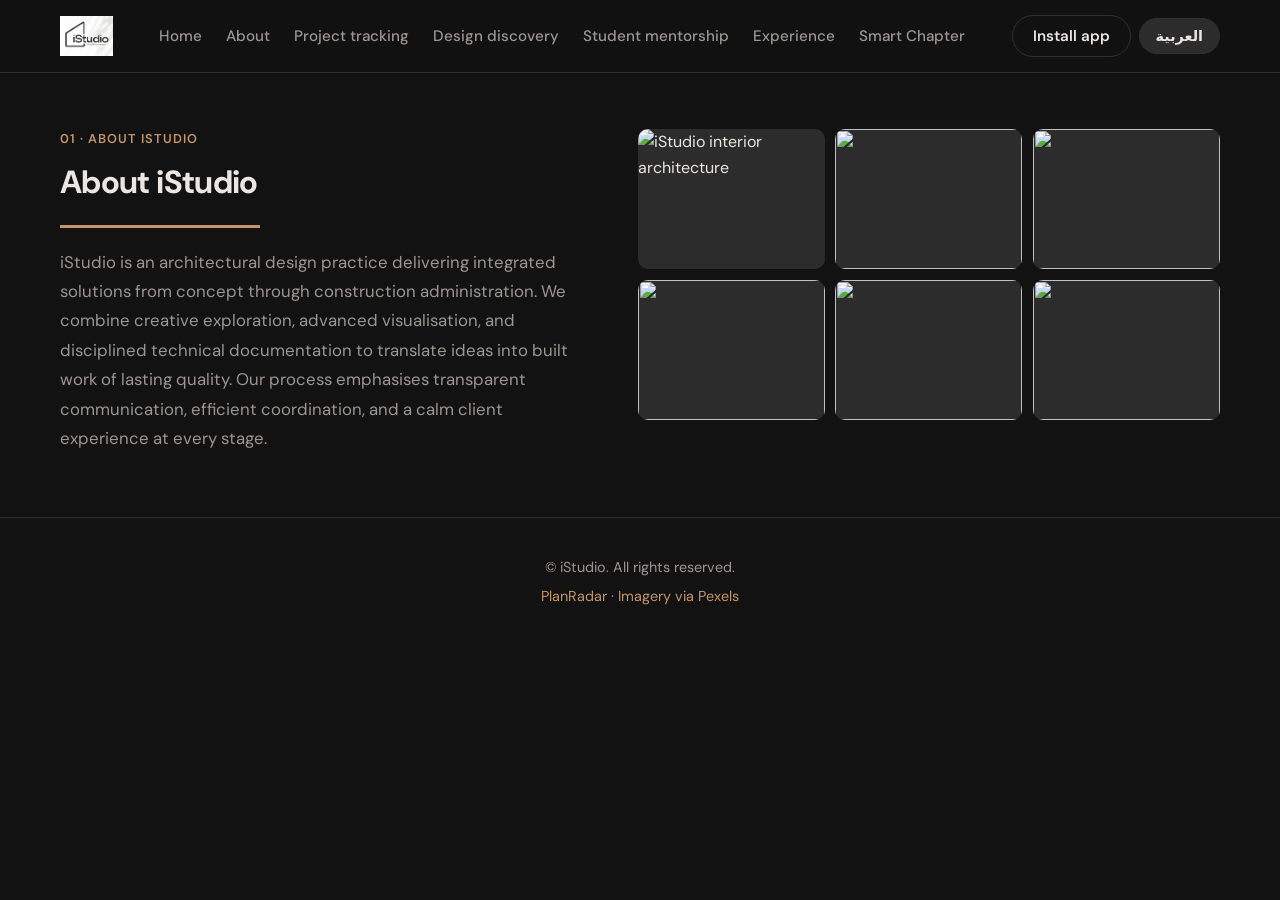
==== about.html @ f0189476 "Add multipage hub, Netlify Pexels proxy, dark theme and mobile layout Made-with: Cursor" ====
<!DOCTYPE html>
<html lang="en">
  <head>
    <meta charset="UTF-8" />
    <meta name="viewport" content="width=device-width, initial-scale=1, viewport-fit=cover" />
    <meta name="theme-color" content="#121212" />
    <meta name="apple-mobile-web-app-capable" content="yes" />
    <meta name="apple-mobile-web-app-status-bar-style" content="black-translucent" />
    <meta name="description" content="About iStudio — architectural design practice." />
    <title>iStudio — About</title>
    <link rel="manifest" href="manifest.json" />
    <link rel="apple-touch-icon" href="assets/logo.png" />
    <link rel="icon" type="image/png" href="assets/logo.png" />
    <link rel="preconnect" href="https://fonts.googleapis.com" />
    <link rel="preconnect" href="https://fonts.gstatic.com" crossorigin />
    <link href="https://fonts.googleapis.com/css2?family=DM+Sans:ital,opsz,wght@0,9..40,300..700;1,9..40,300..700&family=Noto+Sans+Arabic:wght@300..700&display=swap" rel="stylesheet" />
    <link rel="stylesheet" href="css/styles.css" />
  </head>
  <body>
    <a class="skip-link" href="#main">Skip to content</a>
    <header class="site-header">
      <div class="header-inner">
        <a class="brand" href="index.html"><img src="assets/logo.png" alt="iStudio — Defined by Innovation" class="brand-logo" width="160" height="40" /></a>
        <nav class="nav" aria-label="Primary">
          <a href="index.html" data-i18n="nav.home">Home</a>
          <a href="about.html" data-i18n="nav.about">About</a>
          <a href="track.html" data-i18n="nav.track">Track</a>
          <a href="inspire.html" data-i18n="nav.inspire">Design discovery</a>
          <a href="students.html" data-i18n="nav.students">Students</a>
          <a href="experience.html" data-i18n="nav.experience">Experience</a>
          <a href="smart.html" data-i18n="nav.smart">Smart Chapter</a>
        </nav>
        <div class="header-actions">
          <button type="button" class="btn btn-ghost" id="btn-install" hidden data-i18n="install.hint">Install app</button>
          <button type="button" class="btn btn-lang" id="btn-lang" aria-label="Switch language">العربية</button>
        </div>
      </div>
      <nav class="nav-strip" aria-label="Primary mobile">
        <a href="index.html" data-i18n="nav.home">Home</a>
        <a href="about.html" data-i18n="nav.about">About</a>
        <a href="track.html" data-i18n="nav.track">Track</a>
        <a href="inspire.html" data-i18n="nav.inspire">Design</a>
        <a href="students.html" data-i18n="nav.students">Students</a>
        <a href="experience.html" data-i18n="nav.experience">Experience</a>
        <a href="smart.html" data-i18n="nav.smart">Smart</a>
      </nav>
    </header>
    <main id="main">
      <section class="section section-about" id="about">
        <div class="about-copy">
          <span class="section-label" data-i18n="about.label">01 · About iStudio</span>
          <h2 data-i18n="about.title">About iStudio</h2>
          <div class="title-line" aria-hidden="true"></div>
          <p class="about-body" data-i18n="about.body"></p>
        </div>
        <div id="our-projects" class="about-grid">
          <figure><img src="assets/about-1.jpg" alt="" data-i18n-alt="about.imgAlt" loading="lazy" /></figure>
          <figure><img src="assets/about-2.jpg" alt="" loading="lazy" /></figure>
          <figure><img src="assets/about-3.jpg" alt="" loading="lazy" /></figure>
          <figure><img src="assets/about-4.jpg" alt="" loading="lazy" /></figure>
          <figure><img src="assets/about-5.jpg" alt="" loading="lazy" /></figure>
          <figure><img src="assets/about-6.jpg" alt="" loading="lazy" /></figure>
        </div>
      </section>
    </main>
    <footer class="site-footer">
      <p data-i18n="footer.rights">© iStudio</p>
      <p>
        <a href="https://www.planradar.com/" target="_blank" rel="noopener" data-i18n="footer.planradar">PlanRadar</a>
        ·
        <a href="https://www.pexels.com/" target="_blank" rel="noopener" data-i18n="footer.pexels">Pexels</a>
      </p>
    </footer>
    <script src="js/config.js"></script>
    <script src="js/i18n.js"></script>
    <script src="js/app.js"></script>
  </body>
</html>
---- css/styles.css ----
/* Dark theme — copper accents on charcoal */
:root {
  --copper: #c4956a;
  --copper-hover: #d4a57a;
  --copper-muted: rgba(196, 149, 106, 0.18);
  --charcoal: #ebe6e1;
  --slate: #9c9690;
  --mist: #2c2c2c;
  --cream: #121212;
  --white: #1e1e1e;
  --line: #33302c;
  --shadow: 0 12px 40px rgba(0, 0, 0, 0.45);
  --radius: 12px;
  --font: "DM Sans", system-ui, sans-serif;
  --font-ar: "Noto Sans Arabic", "DM Sans", system-ui, sans-serif;
  --header-h: 72px;
  --pure-white: #ffffff;
}

*,
*::before,
*::after {
  box-sizing: border-box;
}

html {
  scroll-behavior: smooth;
}

body {
  margin: 0;
  font-family: var(--font);
  font-size: 1rem;
  line-height: 1.6;
  color: var(--charcoal);
  background: var(--cream);
}

body.splash-open {
  overflow: hidden;
}

/* Intro splash — logo first (cream matches site so white PNG edges blend away) */
.splash {
  position: fixed;
  inset: 0;
  z-index: 9998;
  display: flex;
  align-items: center;
  justify-content: center;
  background: var(--cream);
  cursor: pointer;
  transition: opacity 0.65s ease, visibility 0.65s ease;
}

.splash.is-done {
  opacity: 0;
  visibility: hidden;
  pointer-events: none;
}

.splash-inner {
  text-align: center;
  padding: 1.5rem;
  max-width: min(90vw, 420px);
}

.splash-logo {
  width: min(72vw, 320px);
  height: auto;
  margin: 0 auto;
  object-fit: contain;
  mix-blend-mode: normal;
  opacity: 0;
  transform: scale(0.94);
  animation: splash-logo-in 1s ease 0.15s forwards;
}

.splash-hint {
  margin: 2rem 0 0;
  font-size: 0.8rem;
  letter-spacing: 0.08em;
  text-transform: uppercase;
  color: var(--slate);
  opacity: 0;
  animation: splash-hint-in 0.6s ease 0.9s forwards;
}

@keyframes splash-logo-in {
  to {
    opacity: 1;
    transform: scale(1);
  }
}

@keyframes splash-hint-in {
  to {
    opacity: 1;
  }
}

@media (prefers-reduced-motion: reduce) {
  .splash-logo {
    animation: none;
    opacity: 1;
    transform: none;
  }
  .splash-hint {
    animation: none;
    opacity: 1;
  }
  .splash {
    transition-duration: 0.2s;
  }
}

body.lang-ar {
  font-family: var(--font-ar);
}

img {
  max-width: 100%;
  height: auto;
  display: block;
}

a {
  color: var(--copper);
  text-decoration: none;
}
a:hover {
  text-decoration: underline;
}

.skip-link {
  position: absolute;
  left: -999px;
  top: 0;
  background: var(--copper);
  color: var(--pure-white);
  padding: 0.5rem 1rem;
  z-index: 1000;
}
.skip-link:focus {
  left: 1rem;
  top: 1rem;
}

body.splash-open .skip-link:focus {
  z-index: 10000;
}

/* Header */
.site-header {
  position: sticky;
  top: 0;
  z-index: 100;
  background: rgba(18, 18, 18, 0.94);
  backdrop-filter: blur(12px);
  border-bottom: 1px solid var(--line);
}

.header-inner {
  max-width: 1200px;
  margin: 0 auto;
  padding: 0.75rem 1.25rem;
  display: flex;
  align-items: center;
  gap: 1rem;
  min-height: var(--header-h);
}

.brand {
  display: flex;
  align-items: center;
  gap: 0.65rem;
  color: var(--charcoal);
  font-weight: 700;
  font-size: 1.15rem;
  text-decoration: none;
}
.brand:hover {
  text-decoration: none;
  color: var(--copper);
}

.brand-logo {
  height: 40px;
  width: auto;
  max-width: min(42vw, 168px);
  object-fit: contain;
  display: block;
  mix-blend-mode: normal;
}

.nav {
  display: none;
  flex: 1;
  justify-content: center;
  gap: 1.5rem;
  flex-wrap: wrap;
}

.nav a {
  color: var(--slate);
  font-weight: 500;
  font-size: 0.95rem;
  text-decoration: none;
}
.nav a:hover {
  color: var(--copper);
}

.header-actions {
  display: flex;
  align-items: center;
  gap: 0.5rem;
  margin-left: auto;
}

/* Mobile: horizontal scrolling strip (items side by side) */
.nav-strip {
  display: flex;
  flex-direction: row;
  flex-wrap: nowrap;
  gap: 0.5rem;
  padding: 0.5rem 1rem 0.65rem;
  overflow-x: auto;
  overflow-y: hidden;
  -webkit-overflow-scrolling: touch;
  scrollbar-width: thin;
  border-bottom: 1px solid var(--line);
  max-width: 1200px;
  margin: 0 auto;
}
.nav-strip::-webkit-scrollbar {
  height: 4px;
}
.nav-strip::-webkit-scrollbar-thumb {
  background: var(--line);
  border-radius: 4px;
}
.nav-strip a {
  flex: 0 0 auto;
  white-space: nowrap;
  color: var(--charcoal);
  font-weight: 600;
  font-size: 0.82rem;
  padding: 0.45rem 0.85rem;
  border-radius: 999px;
  background: var(--mist);
  border: 1px solid var(--line);
  text-decoration: none;
}
.nav-strip a:hover {
  border-color: var(--copper);
  color: var(--copper);
  text-decoration: none;
}

@media (min-width: 900px) {
  .nav {
    display: flex;
  }
  .nav-strip {
    display: none;
  }
  .header-actions {
    margin-left: 0;
  }
}

@media (max-width: 899px) {
  .nav {
    display: none !important;
  }
}

/* Buttons */
.btn {
  display: inline-flex;
  align-items: center;
  justify-content: center;
  gap: 0.5rem;
  padding: 0.65rem 1.25rem;
  font-family: inherit;
  font-size: 0.95rem;
  font-weight: 600;
  border-radius: 999px;
  border: none;
  cursor: pointer;
  transition: background 0.2s, color 0.2s, box-shadow 0.2s;
}

.btn-primary {
  background: var(--copper);
  color: var(--pure-white);
}
.btn-primary:hover {
  background: var(--copper-hover);
  text-decoration: none;
  color: var(--pure-white);
}

.btn-secondary {
  background: var(--charcoal);
  color: var(--white);
}
.btn-secondary:hover {
  background: #1a1a1a;
  color: var(--white);
}

.btn-ghost {
  background: transparent;
  color: var(--charcoal);
  border: 1px solid var(--line);
}
.btn-ghost:hover {
  border-color: var(--copper);
  color: var(--copper);
}

.btn-lang {
  background: var(--mist);
  color: var(--charcoal);
  border: 1px solid var(--line);
  padding: 0.5rem 1rem;
  font-size: 0.9rem;
}

.btn-block {
  width: 100%;
  text-align: center;
}

.btn-pay {
  width: 100%;
  margin-top: 1rem;
  background: var(--mist);
  color: var(--slate);
  cursor: not-allowed;
  opacity: 0.85;
}

.badge {
  font-size: 0.7rem;
  text-transform: uppercase;
  letter-spacing: 0.06em;
  background: var(--copper-muted);
  color: var(--copper-hover);
  padding: 0.2rem 0.5rem;
  border-radius: 6px;
}

/* Hero */
.hero {
  position: relative;
  max-width: 1200px;
  margin: 0 auto;
  padding: 3rem 1.25rem 4rem;
  overflow: hidden;
}

.hero-inner {
  position: relative;
  z-index: 1;
  max-width: 36rem;
}

.hero h1 {
  font-size: clamp(2rem, 5vw, 3rem);
  font-weight: 700;
  line-height: 1.15;
  margin: 0.5rem 0 1rem;
  letter-spacing: -0.02em;
}

.hero-sub {
  color: var(--slate);
  font-size: 1.1rem;
  margin: 0;
}

.eyebrow {
  text-transform: uppercase;
  letter-spacing: 0.12em;
  font-size: 0.75rem;
  font-weight: 600;
  color: var(--copper);
  margin: 0;
}

.hero-accent {
  position: absolute;
  right: -20%;
  top: 10%;
  width: 55%;
  max-width: 420px;
  aspect-ratio: 1;
  border-radius: 50%;
  background: radial-gradient(circle, var(--copper-muted) 0%, transparent 70%);
  pointer-events: none;
}

/* Sections */
main > section[id] {
  scroll-margin-top: calc(var(--header-h) + 12px);
}

.section {
  max-width: 1200px;
  margin: 0 auto;
  padding: 3.5rem 1.25rem;
}

.section-label {
  display: block;
  font-size: 0.8rem;
  font-weight: 600;
  letter-spacing: 0.08em;
  text-transform: uppercase;
  color: var(--copper);
  margin-bottom: 0.5rem;
}

.section h2 {
  font-size: clamp(1.5rem, 3vw, 2rem);
  margin: 0 0 1rem;
  letter-spacing: -0.02em;
}

.section-lead,
.section-intro .section-lead {
  color: var(--slate);
  margin: 0 0 1.5rem;
  max-width: 52ch;
}

.section-head {
  text-align: center;
  max-width: 640px;
  margin: 0 auto 2rem;
}
.section-head .section-lead {
  margin-left: auto;
  margin-right: auto;
}

/* Split: intro left, PlanRadar right */
.section-split {
  display: grid;
  gap: 2rem;
  align-items: start;
}

@media (min-width: 880px) {
  .section-split {
    grid-template-columns: 1fr 1fr;
    gap: 3rem;
    align-items: center;
  }
}

.panel {
  background: var(--white);
  border-radius: var(--radius);
  padding: 1.75rem;
  box-shadow: var(--shadow);
  border: 1px solid var(--line);
}

.panel-radar .panel-icon {
  color: var(--copper);
  margin-bottom: 1rem;
}

.field-label {
  display: block;
  font-size: 0.85rem;
  font-weight: 600;
  margin-bottom: 0.35rem;
}

.input {
  width: 100%;
  padding: 0.75rem 1rem;
  border: 1px solid var(--line);
  border-radius: 10px;
  font: inherit;
  color: var(--charcoal);
  background: var(--white);
  margin-bottom: 1rem;
}
.input:focus {
  outline: 2px solid var(--copper);
  outline-offset: 2px;
}

.textarea {
  resize: vertical;
  min-height: 100px;
}

.panel-note {
  font-size: 0.85rem;
  color: var(--slate);
  margin: 1rem 0 0;
}

/* Pexels */
.section-inspire {
  background: linear-gradient(180deg, var(--cream) 0%, #181818 40%, var(--cream) 100%);
  max-width: none;
  padding-left: 1.25rem;
  padding-right: 1.25rem;
}

.section-inspire .section-head {
  padding-top: 0.5rem;
}

.pexels-toolbar {
  max-width: 800px;
  margin: 0 auto 1.5rem;
  display: flex;
  flex-direction: column;
  gap: 1rem;
}

.search-row {
  display: flex;
  flex-wrap: wrap;
  gap: 0.5rem;
}
.search-row .input-search {
  flex: 1 1 220px;
  margin-bottom: 0;
}

.pexels-status {
  text-align: center;
  min-height: 1.5rem;
  color: var(--slate);
  font-size: 0.9rem;
}

.pexels-attrib {
  max-width: 1000px;
  margin: 1rem auto 0;
  font-size: 0.75rem;
  color: var(--slate);
  text-align: center;
  line-height: 1.4;
}

.pexels-grid {
  display: grid;
  grid-template-columns: repeat(auto-fill, minmax(140px, 1fr));
  gap: 0.65rem;
  max-width: 1000px;
  margin: 0 auto;
}

@media (min-width: 600px) {
  .pexels-grid {
    grid-template-columns: repeat(auto-fill, minmax(180px, 1fr));
    gap: 0.85rem;
  }
}

.pexels-card {
  position: relative;
  border-radius: 10px;
  overflow: hidden;
  cursor: pointer;
  aspect-ratio: 3/4;
  border: 3px solid transparent;
  transition: border-color 0.2s, transform 0.2s;
}
.pexels-card:hover {
  transform: translateY(-2px);
}
.pexels-card.selected {
  border-color: var(--copper);
}
.pexels-card img {
  width: 100%;
  height: 100%;
  object-fit: cover;
}

.pexels-card-check {
  position: absolute;
  top: 8px;
  right: 8px;
  width: 26px;
  height: 26px;
  border-radius: 50%;
  background: var(--white);
  border: 2px solid var(--line);
  display: flex;
  align-items: center;
  justify-content: center;
  font-size: 0.75rem;
  font-weight: 700;
  color: transparent;
}
.pexels-card.selected .pexels-card-check {
  background: var(--copper);
  border-color: var(--copper);
  color: var(--white);
}

.pexels-bar {
  position: sticky;
  bottom: 0;
  max-width: 1000px;
  margin: 1.5rem auto 0;
  padding: 1rem 1.25rem;
  background: var(--charcoal);
  color: var(--white);
  border-radius: var(--radius);
  display: flex;
  flex-wrap: wrap;
  align-items: center;
  justify-content: space-between;
  gap: 0.75rem;
  box-shadow: var(--shadow);
}

.pexels-bar-actions {
  display: flex;
  gap: 0.5rem;
  flex-wrap: wrap;
}
.pexels-bar .btn-primary {
  background: var(--copper);
}
.pexels-bar .btn-primary:hover {
  background: var(--copper-hover);
}
.pexels-bar .btn-ghost {
  border-color: rgba(255, 255, 255, 0.35);
  color: var(--white);
}

/* Students */
.section-students .student-grid {
  display: grid;
  gap: 1.5rem;
}

@media (min-width: 800px) {
  .section-students .student-grid {
    grid-template-columns: 1.2fr 0.8fr;
    align-items: start;
  }
}

.card {
  background: var(--white);
  border-radius: var(--radius);
  padding: 1.75rem;
  border: 1px solid var(--line);
  box-shadow: var(--shadow);
}

.form-card label {
  display: block;
  font-weight: 600;
  font-size: 0.9rem;
  margin-bottom: 1rem;
}
.form-card label > span {
  display: block;
  margin-bottom: 0.35rem;
}
.form-card .input {
  margin-top: 0.35rem;
  margin-bottom: 0;
}

.plan-card h3 {
  margin: 0 0 0.5rem;
}
.plan-price {
  font-size: 1.75rem;
  font-weight: 700;
  color: var(--copper);
  margin: 0 0 0.75rem;
}
.plan-note {
  color: var(--slate);
  margin: 0;
  font-size: 0.95rem;
}
.pay-hint {
  font-size: 0.8rem;
  color: var(--slate);
  margin: 0.75rem 0 0;
}

/* Smart Chapter */
.section-smart {
  border-top: 1px solid var(--line);
}

.smart-header {
  text-align: center;
  max-width: 640px;
  margin: 0 auto 2rem;
}

.smart-visuals {
  display: grid;
  gap: 0.75rem;
  margin-bottom: 2.5rem;
}

@media (min-width: 700px) {
  .smart-visuals {
    grid-template-columns: 1.2fr 1fr;
    grid-template-rows: 1fr 1fr;
  }
  .smart-fig--lg {
    grid-row: span 2;
  }
  .smart-fig--lg img {
    min-height: 100%;
    height: 100%;
    object-fit: cover;
  }
}

.smart-fig {
  margin: 0;
  border-radius: var(--radius);
  overflow: hidden;
  background: var(--mist);
  min-height: 200px;
}
.smart-fig img {
  width: 100%;
  height: 100%;
  object-fit: cover;
}

.smart-points {
  list-style: none;
  padding: 0;
  margin: 0;
  display: grid;
  gap: 1.25rem;
}

@media (min-width: 768px) {
  .smart-points {
    grid-template-columns: repeat(3, 1fr);
    gap: 1.5rem;
  }
}

.smart-points li {
  padding: 1.25rem;
  background: var(--white);
  border-radius: var(--radius);
  border: 1px solid var(--line);
}
.smart-points strong {
  display: block;
  font-size: 1.05rem;
  margin-bottom: 0.35rem;
}
.smart-points p {
  margin: 0;
  color: var(--slate);
  font-size: 0.95rem;
}

/* About */
.section-about {
  display: grid;
  gap: 2.5rem;
  align-items: start;
  padding-bottom: 4rem;
}

@media (min-width: 900px) {
  .section-about {
    grid-template-columns: 1fr 1.1fr;
    gap: 3rem;
  }
}

.about-copy h2 {
  margin-top: 0;
}

.title-line {
  width: min(200px, 50%);
  height: 3px;
  background: var(--copper);
  margin: 0 0 1.25rem;
}

.about-body {
  color: var(--slate);
  font-size: 1.05rem;
  line-height: 1.75;
  margin: 0;
}

.about-grid {
  display: grid;
  grid-template-columns: repeat(2, 1fr);
  gap: 0.65rem;
}

@media (min-width: 600px) {
  .about-grid {
    grid-template-columns: repeat(3, 1fr);
  }
}

.about-grid figure {
  margin: 0;
  border-radius: 10px;
  overflow: hidden;
  aspect-ratio: 4/3;
  background: var(--mist);
}
.about-grid img {
  width: 100%;
  height: 100%;
  object-fit: cover;
}

#our-projects,
#experience {
  scroll-margin-top: calc(var(--header-h) + 12px);
}

#hub {
  scroll-margin-top: calc(var(--header-h) + 12px);
}

/* Hub — one colour per destination, mobile-first grid */
.section-hub {
  padding-top: 0;
  padding-bottom: clamp(2.5rem, 6vw, 3.75rem);
}

.hub-section-label {
  text-align: center;
  margin: 0 auto 1.25rem;
  max-width: 36rem;
}

/* Mobile: hub cards in one horizontal scroll row */
.hub-grid {
  display: flex;
  flex-direction: row;
  flex-wrap: nowrap;
  gap: 0.75rem;
  max-width: 100%;
  margin: 0 auto;
  overflow-x: auto;
  overflow-y: hidden;
  padding-bottom: 0.35rem;
  -webkit-overflow-scrolling: touch;
  scrollbar-width: thin;
}
.hub-grid .hub-card {
  flex: 0 0 min(78vw, 270px);
  max-width: min(78vw, 270px);
}

@media (min-width: 640px) {
  .hub-grid {
    display: grid;
    grid-template-columns: repeat(2, 1fr);
    overflow-x: visible;
    max-width: 960px;
    gap: 0.85rem;
  }
  .hub-grid .hub-card {
    flex: none;
    max-width: none;
  }
}

@media (min-width: 900px) {
  .hub-grid {
    grid-template-columns: repeat(3, 1fr);
    gap: 1rem;
  }
}

.hub-card {
  min-width: 0;
  display: flex;
  flex-direction: column;
  justify-content: center;
  align-items: stretch;
  text-align: center;
  min-height: 5.5rem;
  padding: 1.1rem 1rem;
  border-radius: 14px;
  text-decoration: none;
  transition: transform 0.2s ease, box-shadow 0.2s ease;
  box-shadow: 0 4px 20px rgba(43, 43, 43, 0.08);
  -webkit-tap-highlight-color: transparent;
}

@media (min-width: 480px) {
  .hub-card {
    min-height: 6.25rem;
    padding: 1.2rem 1.1rem;
  }
}

.hub-card:hover {
  transform: translateY(-2px);
  box-shadow: 0 10px 28px rgba(43, 43, 43, 0.12);
  text-decoration: none;
}

.hub-card:focus-visible {
  outline: 3px solid var(--copper);
  outline-offset: 3px;
}

.hub-card:active {
  transform: translateY(0);
}

.hub-card-title {
  display: block;
  font-weight: 700;
  font-size: clamp(0.92rem, 3.2vw, 1.06rem);
  line-height: 1.25;
  letter-spacing: -0.01em;
}

.hub-card-desc {
  display: block;
  margin-top: 0.4rem;
  font-size: clamp(0.72rem, 2.4vw, 0.82rem);
  font-weight: 500;
  line-height: 1.4;
  opacity: 0.92;
}

/* One solid colour per card */
.hub-card--ink {
  background: #1f1f1f;
  color: #fafafa;
}
.hub-card--ink .hub-card-desc {
  color: rgba(250, 250, 250, 0.82);
}

.hub-card--copper {
  background: var(--copper);
  color: #fff;
}
.hub-card--copper .hub-card-desc {
  color: rgba(255, 255, 255, 0.88);
}

.hub-card--sand {
  background: #d8cfc3;
  color: #2a241c;
}
.hub-card--sand .hub-card-desc {
  color: rgba(42, 36, 28, 0.78);
}

.hub-card--slate {
  background: #4f5561;
  color: #f4f5f7;
}
.hub-card--slate .hub-card-desc {
  color: rgba(244, 245, 247, 0.85);
}

.hub-card--light {
  background: #2a2826;
  color: var(--charcoal);
  border: 1px solid var(--line);
  box-shadow: 0 4px 18px rgba(0, 0, 0, 0.25);
}
.hub-card--light .hub-card-desc {
  color: var(--slate);
  opacity: 1;
}

.hub-card--terracotta {
  background: #8b5e45;
  color: #fff;
}
.hub-card--terracotta .hub-card-desc {
  color: rgba(255, 255, 255, 0.88);
}

@media (prefers-reduced-motion: reduce) {
  .hub-card:hover,
  .hub-card:active {
    transform: none;
  }
}

/* Footer */
.site-footer {
  text-align: center;
  padding: 2rem 1.25rem 3rem;
  border-top: 1px solid var(--line);
  color: var(--slate);
  font-size: 0.9rem;
}
.site-footer p {
  margin: 0.35rem 0;
}

/* RTL */
body.lang-ar {
  direction: rtl;
}
body.lang-ar .pexels-card-check {
  right: auto;
  left: 8px;
}
body.lang-ar .header-actions {
  margin-left: 0;
  margin-right: auto;
}
@media (min-width: 900px) {
  body.lang-ar .header-actions {
    margin-right: 0;
  }
}
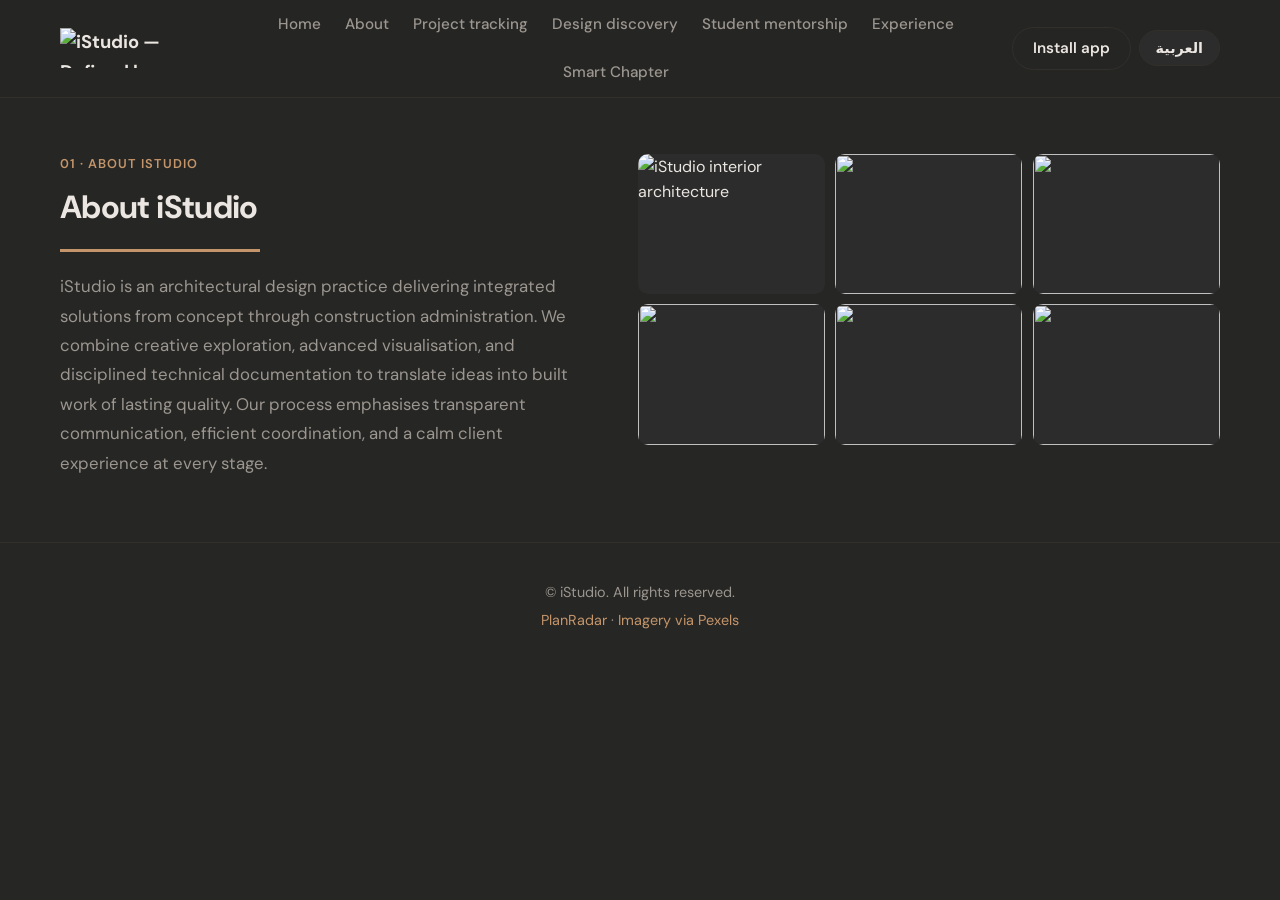
==== commit 52d13903: "Smart Chapter layouts, logodone branding, background #262624, Arabic copy Made-with: Cursor" ====
--- a/about.html
+++ b/about.html
@@ -3,14 +3,14 @@
   <head>
     <meta charset="UTF-8" />
     <meta name="viewport" content="width=device-width, initial-scale=1, viewport-fit=cover" />
-    <meta name="theme-color" content="#121212" />
+    <meta name="theme-color" content="#262624" />
     <meta name="apple-mobile-web-app-capable" content="yes" />
     <meta name="apple-mobile-web-app-status-bar-style" content="black-translucent" />
     <meta name="description" content="About iStudio — architectural design practice." />
     <title>iStudio — About</title>
     <link rel="manifest" href="manifest.json" />
-    <link rel="apple-touch-icon" href="assets/logo.png" />
-    <link rel="icon" type="image/png" href="assets/logo.png" />
+    <link rel="apple-touch-icon" href="assets/logodone.png" />
+    <link rel="icon" type="image/png" href="assets/logodone.png" />
     <link rel="preconnect" href="https://fonts.googleapis.com" />
     <link rel="preconnect" href="https://fonts.gstatic.com" crossorigin />
     <link href="https://fonts.googleapis.com/css2?family=DM+Sans:ital,opsz,wght@0,9..40,300..700;1,9..40,300..700&family=Noto+Sans+Arabic:wght@300..700&display=swap" rel="stylesheet" />
@@ -20,7 +20,7 @@
     <a class="skip-link" href="#main">Skip to content</a>
     <header class="site-header">
       <div class="header-inner">
-        <a class="brand" href="index.html"><img src="assets/logo.png" alt="iStudio — Defined by Innovation" class="brand-logo" width="160" height="40" /></a>
+        <a class="brand" href="index.html"><img src="assets/logodone.png" alt="iStudio — Defined by Innovation" class="brand-logo" width="160" height="40" /></a>
         <nav class="nav" aria-label="Primary">
           <a href="index.html" data-i18n="nav.home">Home</a>
           <a href="about.html" data-i18n="nav.about">About</a>
--- a/css/styles.css
+++ b/css/styles.css
@@ -6,7 +6,7 @@
   --charcoal: #ebe6e1;
   --slate: #9c9690;
   --mist: #2c2c2c;
-  --cream: #121212;
+  --cream: #262624;
   --white: #1e1e1e;
   --line: #33302c;
   --shadow: 0 12px 40px rgba(0, 0, 0, 0.45);
@@ -155,7 +155,7 @@
   position: sticky;
   top: 0;
   z-index: 100;
-  background: rgba(18, 18, 18, 0.94);
+  background: rgba(38, 38, 36, 0.94);
   backdrop-filter: blur(12px);
   border-bottom: 1px solid var(--line);
 }
@@ -701,81 +701,390 @@
   margin: 0.75rem 0 0;
 }
 
-/* Smart Chapter */
+/* Smart Chapter — editorial layouts */
+.smart-page {
+  padding-bottom: 1rem;
+}
+
 .section-smart {
   border-top: 1px solid var(--line);
 }
 
-.smart-header {
-  text-align: center;
-  max-width: 640px;
-  margin: 0 auto 2rem;
-}
-
-.smart-visuals {
-  display: grid;
-  gap: 0.75rem;
-  margin-bottom: 2.5rem;
-}
-
-@media (min-width: 700px) {
-  .smart-visuals {
-    grid-template-columns: 1.2fr 1fr;
-    grid-template-rows: 1fr 1fr;
-  }
-  .smart-fig--lg {
-    grid-row: span 2;
-  }
-  .smart-fig--lg img {
-    min-height: 100%;
-    height: 100%;
-    object-fit: cover;
-  }
-}
-
-.smart-fig {
+.section-smart--intro {
+  border-top: none;
+  padding-top: 2.5rem;
+}
+
+.smart-page-label {
+  margin-bottom: 0.75rem;
+}
+
+.smart-block {
+  padding-top: 3rem;
+  padding-bottom: 3rem;
+}
+
+.smart-block--last {
+  padding-bottom: 4rem;
+}
+
+.smart-block-head {
+  margin-bottom: 1.75rem;
+}
+
+.smart-block-title {
+  font-size: clamp(1.2rem, 2.4vw, 1.65rem);
+  font-weight: 700;
+  letter-spacing: -0.02em;
+  line-height: 1.25;
+  margin: 0 0 0.65rem;
+  color: var(--charcoal);
+}
+
+.smart-block-title--xl {
+  font-size: clamp(1.35rem, 3vw, 2rem);
+}
+
+.smart-block-title--inset {
+  margin-bottom: 0.5rem;
+}
+
+.smart-head-rule {
+  height: 1px;
+  width: 100%;
+  background: var(--line);
+  margin-top: 0.35rem;
+}
+
+.smart-head-rule--subtle {
+  background: linear-gradient(90deg, var(--line), transparent);
+  max-width: 100%;
+}
+
+.smart-head-rule--accent {
+  background: linear-gradient(90deg, var(--copper), rgba(196, 149, 106, 0.2));
+  height: 2px;
+}
+
+.smart-head-rule--inset {
+  max-width: 100%;
+  margin-bottom: 1.25rem;
+}
+
+.smart-prose {
   margin: 0;
-  border-radius: var(--radius);
+  color: var(--slate);
+  font-size: clamp(0.95rem, 1.5vw, 1.05rem);
+  line-height: 1.7;
+  max-width: 52ch;
+}
+
+.smart-media {
+  margin: 0;
+  border-radius: clamp(6px, 1vw, 10px);
   overflow: hidden;
   background: var(--mist);
-  min-height: 200px;
-}
-.smart-fig img {
+  border: 1px solid var(--line);
+}
+
+.smart-media img {
+  display: block;
   width: 100%;
   height: 100%;
   object-fit: cover;
 }
 
-.smart-points {
-  list-style: none;
-  padding: 0;
-  margin: 0;
+/* —— 06 Intro checkerboard —— */
+.smart-intro-grid {
   display: grid;
+  gap: clamp(1rem, 2.5vw, 1.75rem);
+  grid-template-columns: 1fr;
+}
+
+.smart-intro-text {
+  color: var(--slate);
+  font-size: clamp(0.95rem, 1.5vw, 1.05rem);
+  line-height: 1.75;
+}
+
+.smart-media--landscape {
+  aspect-ratio: 16 / 10;
+  min-height: 180px;
+}
+
+@media (min-width: 768px) {
+  .smart-intro-grid {
+    grid-template-columns: 1fr 1fr;
+    grid-template-rows: auto auto;
+    align-items: start;
+  }
+
+  .smart-intro-text {
+    max-width: none;
+  }
+
+  /* DOM mobile: p1, img1, p2, img2 → desktop checkerboard */
+  .smart-intro-grid .smart-intro-text:first-of-type {
+    grid-column: 1;
+    grid-row: 1;
+  }
+
+  .smart-intro-grid figure:nth-of-type(1) {
+    grid-column: 2;
+    grid-row: 1;
+  }
+
+  .smart-intro-grid .smart-intro-text:last-of-type {
+    grid-column: 2;
+    grid-row: 2;
+  }
+
+  .smart-intro-grid figure:nth-of-type(2) {
+    grid-column: 1;
+    grid-row: 2;
+  }
+}
+
+/* —— 06.A Material room —— */
+.smart-mat-grid {
+  display: flex;
+  flex-direction: column;
+  gap: clamp(1.25rem, 3vw, 2rem);
+}
+
+.smart-mat-right {
+  order: 1;
+  display: flex;
+  flex-direction: column;
   gap: 1.25rem;
 }
 
+.smart-mat-stack {
+  order: 2;
+  display: flex;
+  flex-direction: column;
+  gap: 0.75rem;
+}
+
+.smart-mat-stack .smart-media--portrait {
+  aspect-ratio: 4 / 5;
+  max-height: 280px;
+}
+
+.smart-media--hero {
+  aspect-ratio: 16 / 10;
+  min-height: 200px;
+}
+
 @media (min-width: 768px) {
-  .smart-points {
-    grid-template-columns: repeat(3, 1fr);
-    gap: 1.5rem;
-  }
-}
-
-.smart-points li {
-  padding: 1.25rem;
-  background: var(--white);
-  border-radius: var(--radius);
-  border: 1px solid var(--line);
-}
-.smart-points strong {
-  display: block;
-  font-size: 1.05rem;
-  margin-bottom: 0.35rem;
-}
-.smart-points p {
-  margin: 0;
-  color: var(--slate);
-  font-size: 0.95rem;
+  .smart-mat-grid {
+    display: grid;
+    grid-template-columns: minmax(0, 0.95fr) minmax(0, 1.45fr);
+    gap: clamp(1.25rem, 2.5vw, 2rem);
+    align-items: start;
+  }
+
+  .smart-mat-right,
+  .smart-mat-stack {
+    order: unset;
+  }
+
+  .smart-mat-stack .smart-media--portrait {
+    max-height: none;
+    flex: 1;
+    min-height: 140px;
+    aspect-ratio: 3 / 4;
+  }
+
+  .smart-mat-stack {
+    min-height: 100%;
+  }
+}
+
+@media (min-width: 900px) {
+  .smart-mat-stack {
+    gap: 1rem;
+  }
+}
+
+/* —— 06.B Artworks —— */
+.smart-art-grid {
+  display: flex;
+  flex-direction: column;
+  gap: clamp(1.5rem, 3vw, 2.25rem);
+}
+
+.smart-art-left {
+  display: flex;
+  flex-direction: column;
+  gap: 1.5rem;
+}
+
+.smart-art-triplet {
+  display: grid;
+  grid-template-columns: repeat(3, 1fr);
+  gap: 0.5rem;
+}
+
+.smart-media--art {
+  aspect-ratio: 2 / 3;
+  min-height: 140px;
+  box-shadow: inset 0 0 0 1px rgba(0, 0, 0, 0.35);
+}
+
+.smart-art-quad {
+  display: grid;
+  grid-template-columns: repeat(2, 1fr);
+  gap: clamp(0.5rem, 2vw, 1rem);
+}
+
+.smart-media--portrait-tall {
+  aspect-ratio: 3 / 4;
+  min-height: 160px;
+}
+
+@media (min-width: 900px) {
+  .smart-art-grid {
+    display: grid;
+    grid-template-columns: minmax(0, 0.42fr) minmax(0, 0.58fr);
+    gap: clamp(1.25rem, 2.5vw, 2rem);
+    align-items: start;
+  }
+
+  .smart-art-left .smart-prose {
+    margin-bottom: 0.25rem;
+  }
+}
+
+@media (min-width: 600px) and (max-width: 899px) {
+  .smart-art-quad {
+    grid-template-columns: repeat(4, 1fr);
+  }
+
+  .smart-media--portrait-tall {
+    aspect-ratio: 2 / 3;
+  }
+}
+
+/* —— 06.C VR —— */
+.smart-vr-grid {
+  display: flex;
+  flex-direction: column;
+  gap: 1.25rem;
+}
+
+.smart-vr-left {
+  display: flex;
+  flex-direction: column;
+  gap: 0.75rem;
+}
+
+.smart-media--vr {
+  aspect-ratio: 16 / 10;
+  min-height: 160px;
+}
+
+.smart-media--vr-feature {
+  aspect-ratio: 16 / 9;
+  min-height: 200px;
+}
+
+.smart-vr-copy {
+  max-width: 65ch;
+}
+
+@media (min-width: 768px) {
+  .smart-vr-grid {
+    display: grid;
+    grid-template-columns: minmax(0, 0.92fr) minmax(0, 1.28fr);
+    grid-template-rows: auto auto;
+    gap: 1rem 1.5rem;
+    align-items: start;
+  }
+
+  .smart-vr-left {
+    grid-column: 1;
+    grid-row: 1 / span 2;
+    gap: 1rem;
+  }
+
+  .smart-media--vr-feature {
+    grid-column: 2;
+    grid-row: 1;
+  }
+
+  .smart-vr-copy {
+    grid-column: 2;
+    grid-row: 2;
+    margin: 0;
+  }
+}
+
+/* —— 06.D Meeting —— */
+.smart-meet-grid {
+  display: flex;
+  flex-direction: column;
+  gap: 1.5rem;
+}
+
+.smart-meet-copy {
+  display: flex;
+  flex-direction: column;
+  gap: 0;
+}
+
+.smart-meet-copy .smart-prose {
+  margin-bottom: 1.25rem;
+  max-width: 52ch;
+}
+
+.smart-media--meet-sm {
+  aspect-ratio: 16 / 10;
+  min-height: 180px;
+}
+
+.smart-media--meet-lg {
+  aspect-ratio: 3 / 4;
+  min-height: 280px;
+  max-height: 85vh;
+}
+
+@media (min-width: 768px) {
+  .smart-meet-grid {
+    display: grid;
+    grid-template-columns: minmax(0, 1fr) minmax(0, 0.88fr);
+    gap: clamp(1.25rem, 3vw, 2.5rem);
+    align-items: stretch;
+  }
+
+  .smart-media--meet-lg {
+    min-height: 100%;
+    max-height: none;
+    aspect-ratio: auto;
+    height: 100%;
+  }
+
+  .smart-media--meet-lg img {
+    min-height: 420px;
+  }
+}
+
+body.lang-ar .smart-prose,
+body.lang-ar .smart-intro-text {
+  text-align: right;
+}
+
+body.lang-ar .smart-block-head--full .smart-block-title,
+body.lang-ar .smart-block-title--xl {
+  text-align: right;
+}
+
+body.lang-ar .smart-head-rule--subtle {
+  background: linear-gradient(270deg, var(--line), transparent);
+}
+
+body.lang-ar .smart-head-rule--accent {
+  background: linear-gradient(270deg, var(--copper), rgba(196, 149, 106, 0.2));
 }
 
 /* About */
